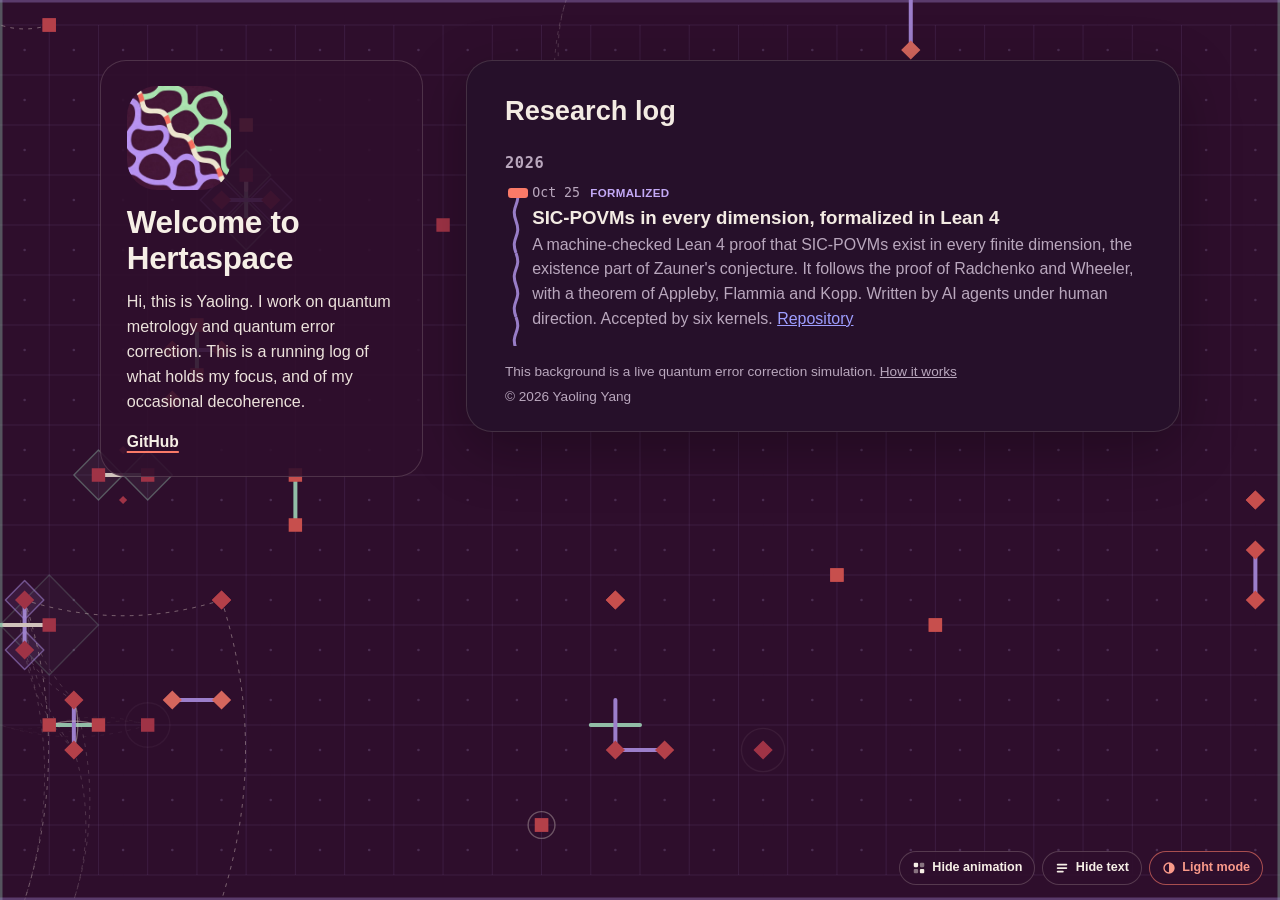
==== index.html @ bcbe6fbb "Publish Hertaspace" ====
<!DOCTYPE html>
<html lang="en">
<head>
  <meta charset="utf-8">
  <meta name="viewport" content="width=device-width, initial-scale=1">
  <title>Hertaspace · Yaoling Yang</title>
  <meta name="description" content="Hertaspace is the log of Yaoling Yang: research, learning, and whatever else I find interesting, in quantum metrology and quantum error correction.">
  <link rel="canonical" href="https://hertaspace.github.io/">
  <meta property="og:title" content="Hertaspace · Yaoling Yang">
  <meta property="og:description" content="A log of research, learning, and whatever else I find interesting.">
  <meta property="og:image" content="https://hertaspace.github.io/avatar.jpg">
  <link rel="icon" href="avatar.jpg">
  <link rel="alternate" type="application/rss+xml" title="Research notes" href="feed.xml">
  <link rel="preload" href="fonts/newsreader-roman.woff2" as="font" type="font/woff2" crossorigin>
  <meta name="theme-color" content="#f0e9dd">
  <link rel="stylesheet" id="css-light" href="light.css">
  <link rel="stylesheet" id="css-dark" href="dark.css" media="not all">
  <script>(function(){var t="dark";try{t=localStorage.getItem("site-theme")||"dark"}catch(e){}var r=document.documentElement;r.dataset.theme=t;document.getElementById("css-light").media=t==="dark"?"not all":"all";document.getElementById("css-dark").media=t==="dark"?"all":"not all";document.querySelector('meta[name="theme-color"]').content=t==="dark"?"#2f0f2d":"#f0e9dd"})()</script>
  <script type="application/ld+json">
  {
    "@context": "https://schema.org",
    "@type": "Person",
    "name": "Yaoling Yang",
    "url": "https://hertaspace.github.io/",
    "image": "https://hertaspace.github.io/avatar.jpg",
    "knowsAbout": ["quantum metrology", "quantum error correction"],
    "sameAs": ["https://github.com/Hertaspace"]
  }
  </script>
</head>
<body>
<canvas id="bg-canvas" aria-hidden="true"></canvas>
<div class="shell">
  <aside class="intro">
    <img class="avatar" src="avatar.jpg" alt="" width="104" height="104">
    <h1>Welcome to Hertaspace</h1>
    <p class="bio">Hi, this is Yaoling. I work on quantum metrology and quantum error correction. This is a running log of what holds my focus, and of my occasional decoherence.</p>
    <p class="links"><a href="https://github.com/Hertaspace">GitHub</a></p>
  </aside>

  <main class="sheet">
    <header class="sheet-head">
      <h2>Research log</h2>
    </header>

    <section class="year">
      <h3>2026</h3>
      <ol class="log">
        <li class="entry">
          <p class="stamp"><time datetime="2026-10-25">Oct 25</time><span class="tag formal">Formalized</span></p>
          <h4><a href="notes/sic-povms-lean.html">SIC-POVMs in every dimension, formalized in Lean 4</a></h4>
          <p>A machine-checked Lean 4 proof that SIC-POVMs exist in every finite dimension, the existence part of Zauner's conjecture. It follows the proof of Radchenko and Wheeler, with a theorem of Appleby, Flammia and Kopp. Written by AI agents under human direction. Accepted by six kernels. <a href="https://github.com/Hertaspace/sic-povm-lean">Repository</a></p>
        </li>
      </ol>
    </section>

    <footer>
      <p class="dark-only-note">This background is a live quantum error correction simulation. <a href="how-it-works.html">How it works</a></p>
      <p>&copy; 2026 Yaoling Yang</p>
    </footer>
  </main>
</div>
<script src="site.js" defer></script>
</body>
</html>
---- light.css ----
* { box-sizing: border-box; }
html { -webkit-text-size-adjust: 100%; scroll-behavior: smooth; }
body { margin: 0; }
img { max-width: 100%; }
.hero { display: flex; align-items: center; gap: 1.5rem; }
.avatar { flex-shrink: 0; object-fit: cover; }
.pubs, .notes, .projects { list-style: none; padding-left: 0; margin: 0; }
.notes .desc, .projects .desc { display: block; }
.note pre { overflow-x: auto; }
.katex-display { overflow-x: auto; overflow-y: hidden; }
@media (max-width: 560px) {
  .hero { flex-direction: column; align-items: flex-start; gap: 1rem; }
}
.sidenote { display: none; }
.status { margin: .35rem 0 0; font-size: .85rem; color: var(--muted); }
.toc, .reading { display: none; }
.note-footer { text-align: left; }

@font-face { font-family:"Newsreader"; src:url("fonts/newsreader-roman.woff2") format("woff2"); font-weight:200 800; font-style:normal; font-display:swap; }
@font-face { font-family:"Newsreader"; src:url("fonts/newsreader-italic.woff2") format("woff2"); font-weight:200 800; font-style:italic; font-display:swap; }
@font-face { font-family:"Plex Mono"; src:url("fonts/plexmono-400.woff2") format("woff2"); font-weight:400; font-display:swap; }
@font-face { font-family:"Plex Mono"; src:url("fonts/plexmono-500.woff2") format("woff2"); font-weight:500; font-display:swap; }
:root {
  color-scheme:light;
  --paper:#f0e9dd; --ink:#241423; --body:#3c2c3b; --soft:#625560; --hair:color-mix(in srgb,var(--ink) 14%,var(--paper)); --plum:#4f1f4c; --coral:#b23a25;
  --proved:#166048; --formal:#5b37a8; --numeric:#7f4500; --open:#5a5563; --preprint:#28558f; --note:#7a3b5e;
  --serif:"Newsreader","Iowan Old Style",Georgia,serif; --mono:"Plex Mono",ui-monospace,Menlo,monospace;
}
html { font-size:18.5px; background:var(--paper); -webkit-font-smoothing:antialiased; text-rendering:optimizeLegibility; }
body { margin:0; color:var(--body); background:var(--paper) radial-gradient(circle at center,color-mix(in srgb,var(--plum) 15%,transparent) .8px,transparent 1.1px) 0 0/25px 25px; font:400 1rem/1.5 var(--serif); font-optical-sizing:auto; font-variant-numeric:oldstyle-nums; }
::selection { background:#e6dbf5; color:var(--ink); }
a { color:inherit; text-decoration-color:color-mix(in srgb,var(--coral) 55%,transparent); text-decoration-thickness:1px; text-underline-offset:.17em; transition:color .15s, text-decoration-color .15s; }
a:hover { color:var(--coral); text-decoration-color:var(--coral); }
a:focus-visible { outline:2px solid var(--plum); outline-offset:3px; border-radius:2px; }

.shell { display:grid; grid-template-columns:17rem minmax(0,34rem); gap:5.5rem; justify-content:center; align-items:start; padding:6rem 2.5rem 5rem; }
.intro { position:sticky; top:6rem; }
.avatar { width:56px; height:56px; border-radius:15px; display:block; object-fit:cover; }
.intro h1 { margin:1.15rem 0 0; font:400 2.15rem/1.08 var(--serif); letter-spacing:-.018em; color:var(--ink); }
.bio { margin:.8rem 0 0; font-size:1rem; line-height:1.46; text-wrap:pretty; }
.links { display:flex; gap:1.05rem; margin:1rem 0 0; font-style:italic; }

.sheet-head { padding-bottom:.95rem; border-bottom:1px solid var(--ink); }
.sheet-head h2 { margin:0; font:400 1.5rem/1.15 var(--serif); letter-spacing:-.012em; color:var(--ink); }
.sheet-head p { margin:.25rem 0 0; font-size:.86rem; font-style:italic; color:var(--soft); }
.year { display:grid; grid-template-columns:4.6rem minmax(0,1fr); padding-top:1.5rem; }
.year + .year { margin-top:.55rem; border-top:1px solid var(--hair); }
.year h3 { margin:.3rem 0 0; font:500 .7rem/1 var(--mono); letter-spacing:.04em; color:var(--soft); }
.log { list-style:none; margin:0; padding:0; grid-column:1 / -1; }
.year h3 { grid-column:1; grid-row:1; }
.log { grid-row:1; }
.entry { display:grid; grid-template-columns:4.6rem minmax(0,1fr); column-gap:0; padding:0 0 1.45rem; }
.stamp { grid-column:2; display:flex; gap:.65rem; align-items:baseline; margin:0 0 .22rem; font:400 .68rem/1.3 var(--mono); }
.stamp time { color:var(--soft); }
.tag { font-weight:500; letter-spacing:.015em; }
.proved { color:var(--proved); } .formal { color:var(--formal); } .numeric { color:var(--numeric); } .open { color:var(--open); } .preprint { color:var(--preprint); }
.entry h4 { grid-column:2; margin:0; font:500 1.17rem/1.22 var(--serif); letter-spacing:-.006em; color:var(--ink); text-wrap:balance; }
.entry h4 a { text-decoration:none; background:linear-gradient(var(--coral),var(--coral)) 0 100%/0 1px no-repeat; transition:background-size .25s, color .15s; }
.entry h4 a:hover { background-size:100% 1px; color:var(--coral); }
.entry > p:last-child { grid-column:2; margin:.24rem 0 0; font-size:.94rem; line-height:1.42; color:var(--soft); text-wrap:pretty; }
.sheet footer { margin-top:.9rem; padding-top:.8rem; border-top:1px solid var(--hair); font-size:.76rem; color:var(--soft); }
.sheet footer p { margin:0; }

/* note page */
.topnav { display:flex; justify-content:space-between; max-width:35rem; margin:0 auto; padding:2.6rem 1.5rem 0; font-size:.9rem; font-style:italic; }
.topnav a { color:var(--soft); text-decoration:none; }
main.note { max-width:35rem; margin:0 auto; padding:3.4rem 1.5rem 5rem; line-height:1.56; }
.kicker { margin:0 0 .6rem; font:500 .68rem/1 var(--mono); letter-spacing:.03em; color:var(--coral); }
.note h1 { margin:0; font:400 2.25rem/1.1 var(--serif); letter-spacing:-.018em; color:var(--ink); text-wrap:balance; }
.note .meta { margin:.8rem 0 0; font-size:.9rem; font-style:italic; color:var(--soft); }
.note .status { font:400 .68rem/1.3 var(--mono); margin-top:.4rem; color:var(--soft); }
.abstract { margin:2rem 0; padding:1rem 0; border-top:1px solid var(--ink); border-bottom:1px solid var(--hair); font-size:.96rem; }
.abstract h2 { margin:0 0 .3rem; font:500 .68rem/1 var(--mono); letter-spacing:.03em; color:var(--soft); }
.abstract p { margin:.45rem 0 0; }
.note h2 { margin:2rem 0 .3rem; font:500 1.22rem/1.25 var(--serif); color:var(--ink); }
.note p { text-wrap:pretty; }
.note-footer { margin-top:2.6rem; padding-top:.2rem; border-top:1px solid var(--hair); font-size:.9rem; }
.note-footer h2 { font-size:.95rem; }
pre { margin:.6rem 0; padding:.8rem .95rem; overflow-x:auto; background:color-mix(in srgb,var(--ink) 5%,var(--paper)); border-radius:6px; font:400 .68rem/1.5 var(--mono); color:var(--body); }

@media (max-width:900px) {
  html { font-size:18px; }
  .shell { grid-template-columns:minmax(0,34rem); gap:2.6rem; padding:3rem 1.4rem 3.2rem; }
  .intro { position:static; }
}
@media (max-width:520px) {
  .year, .entry { grid-template-columns:minmax(0,1fr); }
  .year h3 { grid-column:1; grid-row:auto; margin:0 0 .8rem; }
  .log { grid-row:auto; }
  .stamp, .entry h4, .entry > p:last-child { grid-column:1; }
}

/* the live lattice belongs to the dark theme */
#bg-canvas, .hud { display:none; }
.dock { position:fixed; right:1.1rem; bottom:1rem; z-index:4; display:flex; gap:.4rem; }
.dock .dark-only { display:none; }
.dock button { display:flex; align-items:center; gap:.4rem; height:1.75rem; padding:0 .65rem; font:400 .64rem/1 var(--mono); color:var(--soft); background:color-mix(in srgb,var(--paper) 88%,transparent); -webkit-backdrop-filter:blur(6px); backdrop-filter:blur(6px); border:1px solid var(--hair); border-radius:999px; cursor:pointer; transition:color .15s, border-color .15s; }
.dock button:hover { color:var(--ink); border-color:var(--soft); }
.dock button:focus-visible { outline:2px solid var(--plum); outline-offset:2px; }
.dock svg { width:12px; height:12px; fill:currentColor; flex:none; }
@media (max-width:900px) {
  .dock { right:.7rem; bottom:.7rem; }
  .dock button { width:2.3rem; height:2.3rem; padding:0; justify-content:center; }
  .dock button span { display:none; }
  .dock svg { width:15px; height:15px; }
}
.legend, .toast { display:none; }
.tune { display:none; }
.tag-note { color:var(--note); }
.sheet footer p + p { margin-top:.25rem; }
.note table { width:100%; margin:1rem 0; border-collapse:collapse; font-size:.86rem; font-variant-numeric:lining-nums tabular-nums; }
.note th { text-align:left; font-weight:500; color:var(--ink); border-bottom:1px solid var(--ink); padding:.25rem .6rem .3rem 0; }
.note td { border-bottom:1px solid var(--hair); padding:.3rem .6rem .3rem 0; }
.note ul { margin:.6rem 0; padding-left:1.15rem; } .note li { margin-bottom:.32rem; }
.note code { font:400 .78em var(--mono); }
.dark-only-note { display:none; }
---- dark.css ----
* { box-sizing: border-box; }
html { -webkit-text-size-adjust: 100%; scroll-behavior: smooth; }
body { margin: 0; }
img { max-width: 100%; }
.hero { display: flex; align-items: center; gap: 1.5rem; }
.avatar { flex-shrink: 0; object-fit: cover; }
.pubs, .notes, .projects { list-style: none; padding-left: 0; margin: 0; }
.notes .desc, .projects .desc { display: block; }
.note pre { overflow-x: auto; }
.katex-display { overflow-x: auto; overflow-y: hidden; }
@media (max-width: 560px) {
  .hero { flex-direction: column; align-items: flex-start; gap: 1rem; }
}
.sidenote { display: none; }
.status { margin: .35rem 0 0; font-size: .85rem; color: var(--muted); }
.toc, .reading { display: none; }
.note-footer { text-align: left; }

:root {
  --plum:#2f0f2d; --paper:#fbf6ee; --ink:#2c1530; --soft:#6d5a70; --line:#e7dbe0;
  --violet:#6a3fbd; --mint:#1c7a5c; --coral:#d9513c; --amber:#a35a00; --grey:#6c6a78; --blue:#2d5fb5;
  --rail:#b598ee; --mark:#fa7a68;
}
:root {
  color-scheme:dark;
  --paper:#26102a; --ink:#f3ebe3; --soft:#b9a7bd; --line:#46284b;
  --violet:#c3a9f6; --mint:#9fe2c1; --coral:#ff9583; --amber:#f3bb74; --grey:#b0adc0; --blue:#9dc1f7;
  --rail:#6d4a8c;
}
html { font-size:17px; background:var(--plum); }
body { margin:0; min-height:100vh; color:var(--ink); background:transparent; font-family:-apple-system,BlinkMacSystemFont,"Segoe UI",Roboto,"Helvetica Neue",Arial,sans-serif; line-height:1.55; }
#bg-canvas { position:fixed; inset:0; width:100vw; height:100vh; z-index:-1; display:block; }
.shell { display:grid; grid-template-columns:19rem minmax(0,42rem); gap:2.5rem; justify-content:center; align-items:start; padding:3.5rem 2rem 6rem; }

.intro { position:sticky; top:2.5rem; color:#f6efe6; background:rgba(47,15,45,.88); border:1px solid rgba(245,236,220,.16); border-radius:26px; padding:1.5rem 1.5rem 1.3rem; }
.avatar { width:104px; height:104px; border-radius:30px; display:block; object-fit:cover; }
.intro h1 { margin:.9rem 0 0; font:750 1.85rem/1.12 ui-rounded,"SF Pro Rounded",-apple-system,sans-serif; letter-spacing:-.01em; }
.tagline { margin:.3rem 0 0; color:#c7f0d8; font-weight:600; font-size:.95rem; }
.bio { margin:.8rem 0 0; font-size:.95rem; color:#ece2dc; }
.links { display:flex; gap:1rem; margin:.9rem 0 0; }
.links a { color:#f6efe6; font-weight:650; font-size:.92rem; text-decoration-color:#fa7a68; text-underline-offset:4px; text-decoration-thickness:2px; }

.sheet { background:var(--paper); border-radius:26px; padding:2rem 2.25rem 1.4rem; box-shadow:0 18px 60px rgba(0,0,0,.28); border:1px solid transparent; }
.sheet, main.note { border-color:rgba(245,236,220,.14); }
.sheet-head h2 { margin:0; font:750 1.6rem/1.2 ui-rounded,"SF Pro Rounded",-apple-system,sans-serif; }
.sheet-head p { margin:.2rem 0 0; color:var(--soft); font-size:.92rem; }
.year { margin-top:1.7rem; }
.year h3 { margin:0 0 .7rem; font:700 .9rem/1 ui-monospace,"SF Mono",Menlo,monospace; color:var(--soft); letter-spacing:.04em; }
.log { list-style:none; margin:0; padding:0 0 0 1.6rem; position:relative; }
.log::before { content:""; position:absolute; left:.28rem; top:.35rem; bottom:.5rem; width:12px; background:url("data:image/svg+xml,%3Csvg xmlns='http://www.w3.org/2000/svg' width='12' height='64'%3E%3Cpath d='M6 0C12 16 0 16 6 32S0 48 6 64' fill='none' stroke='%23b598ee' stroke-width='3'/%3E%3C/svg%3E") repeat-y center top; opacity:.8; }
.entry { position:relative; padding-bottom:1.35rem; }
.entry::before { content:""; position:absolute; left:-1.42rem; top:.26rem; width:20px; height:10px; border-radius:3px; background:var(--mark); transition:transform .18s; }
.entry:hover::before { transform:scale(1.35); }
.stamp { margin:0; display:flex; gap:.6rem; align-items:baseline; font-size:.78rem; }
.stamp time { color:var(--soft); font-family:ui-monospace,"SF Mono",Menlo,monospace; }
.tag { font-weight:700; letter-spacing:.03em; text-transform:uppercase; font-size:.68rem; }
.proved { color:var(--mint); } .formal { color:var(--violet); } .numeric { color:var(--amber); } .open { color:var(--grey); } .preprint { color:var(--blue); }
.entry h4 { margin:.12rem 0 .15rem; font-size:1.1rem; font-weight:680; line-height:1.3; }
.entry h4 a { color:var(--ink); text-decoration:none; background:linear-gradient(var(--mark),var(--mark)) 0 100%/0 2px no-repeat; transition:background-size .22s; padding-bottom:1px; }
.entry h4 a:hover { background-size:100% 2px; }
.entry > p:last-child { margin:0; color:var(--soft); font-size:.94rem; }
.sheet footer { color:var(--soft); font-size:.8rem; padding-top:.4rem; }
.sheet footer p { margin:0; }

.reveal-on .entry { opacity:0; transform:translateY(14px); transition:opacity .45s, transform .45s; }
.reveal-on .entry.seen { opacity:1; transform:none; }

.hud { position:fixed; left:1rem; bottom:.9rem; z-index:2; margin:0; display:flex; flex-direction:column; gap:.05rem; max-width:24rem; padding:.5rem .75rem; border-radius:12px; font:11.5px/1.45 ui-monospace,"SF Mono",Menlo,monospace; color:#e8dfda; background:rgba(47,15,45,.88); border:1px solid rgba(245,236,220,.14); pointer-events:none; }
.hud .fails.hot { color:#fa9a8a; font-weight:700; }
.hud .hint { color:#a897a6; }
.hud:empty { display:none; }

/* note page */
.topnav { display:flex; gap:1.1rem; width:min(44rem,calc(100% - 2rem)); margin:1.5rem auto 0; font-weight:650; font-size:.9rem; }
.topnav a { color:#f6efe6; text-decoration:none; background:rgba(47,15,45,.72); padding:.2rem .7rem; border-radius:999px; }
main.note { width:min(44rem,calc(100% - 2rem)); margin:1rem auto 6rem; background:var(--paper); border-radius:26px; padding:2rem 2.25rem; box-sizing:border-box; box-shadow:0 18px 60px rgba(0,0,0,.28); }
.kicker { color:var(--coral); font-weight:700; font-size:.78rem; letter-spacing:.03em; text-transform:uppercase; margin:0 0 .3rem; }
.note h1 { margin:0; font:750 1.9rem/1.15 ui-rounded,"SF Pro Rounded",-apple-system,sans-serif; }
.note .meta { margin:.3rem 0 0; color:var(--soft); font-size:.9rem; }
.note h2 { font-size:1.2rem; margin:1.5rem 0 .4rem; }
.abstract { border-left:4px solid var(--rail); padding-left:1rem; margin:1.2rem 0; }
.abstract h2 { margin-top:0; font-size:1rem; }
.note a { color:var(--violet); }
pre { font-size:.78rem; background:rgba(127,90,160,.1); border-radius:10px; padding:.7rem .9rem; }

@media (max-width:960px) {
  .shell { grid-template-columns:minmax(0,1fr); gap:1rem; padding:1rem .75rem 1rem; }
  .intro { position:static; }
  .sheet { padding:1.5rem 1.25rem 1rem; }
  main.note { padding:1.5rem 1.25rem; }
  .hud { position:static; max-width:none; margin:0 .75rem 1.5rem; }
  .hud .hint { display:none; }
}

/* display switches */
.dock { position:fixed; right:1rem; bottom:.9rem; z-index:4; display:flex; gap:.4rem; }
.dock button { display:flex; align-items:center; gap:.4rem; height:2rem; padding:0 .7rem; font:600 .74rem/1 -apple-system,BlinkMacSystemFont,"Segoe UI",Roboto,sans-serif; color:#f6efe6; background:rgba(47,15,45,.9); border:1px solid rgba(245,236,220,.2); border-radius:999px; cursor:pointer; transition:border-color .15s, color .15s; }
.dock button:hover { border-color:#fa7a68; }
.dock button:focus-visible { outline:2px solid #a9e5c3; outline-offset:2px; }
.dock button.off { color:#fa9a8a; border-color:rgba(250,122,104,.6); }
.dock svg { width:14px; height:14px; fill:currentColor; flex:none; }
.shell, main.note, .topnav, .hud { transition:opacity .25s, visibility .25s; }
body.panels-hidden .shell, body.panels-hidden main.note, body.panels-hidden .topnav, body.panels-hidden .hud { opacity:0; visibility:hidden; }
body.panels-hidden { overflow:hidden; }
.hud { display:none; }
body.hud-shown .hud { display:flex; }
body.anim-hidden .hud { display:none; }
body.anim-hidden .dock .details, body.panels-hidden .dock .details { display:none; }
@media (max-width:960px) {
  .dock { right:.6rem; bottom:.6rem; }
  .dock button { width:2.5rem; height:2.5rem; padding:0; justify-content:center; }
  .dock button span { display:none; }
  .dock svg { width:16px; height:16px; }
}

/* the background steps back while someone is reading */
#bg-canvas { opacity:.82; transition:opacity .7s; }
body:has(.sheet:hover, .intro:hover, main.note:hover) #bg-canvas { opacity:.5; }
body.panels-hidden #bg-canvas { opacity:1; }

/* demo legend and failure notice, shown only with the text hidden */
.legend, .toast { display:none; }
body.panels-hidden .legend { display:block; position:fixed; left:1rem; bottom:.9rem; z-index:3; max-width:24rem; padding:.6rem .8rem; color:#efe6e0; background:rgba(47,15,45,.9); border:1px solid rgba(245,236,220,.16); border-radius:12px; font:11.5px/1.5 ui-monospace,"SF Mono",Menlo,monospace; pointer-events:none; }
body.anim-hidden .legend, body.anim-hidden .toast { display:none !important; }
.legend-title { margin:0 0 .3rem; color:#f6efe6; font-weight:700; }
.legend ul { list-style:none; display:grid; grid-template-columns:1fr 1fr; gap:.05rem .9rem; margin:0; padding:0; }
.legend li { display:flex; align-items:center; gap:.4rem; }
.legend i { flex:none; display:inline-block; width:10px; height:10px; border-radius:50%; }
.legend .k-x { background:#a9e5c3; } .legend .k-z { background:#b598ee; }
.legend .k-fired { background:#fa7a68; border-radius:2px; }
.legend .k-msg { width:12px; height:0; border-radius:0; border-top:2px solid #f5ecdc; }
.legend .k-fix { background:none; border:2px solid #f5ecdc; box-sizing:border-box; }
.legend .k-long { width:12px; height:0; border-radius:0; border-top:1px dashed #cdb9f5; }
.legend-stats { margin:.35rem 0 0; color:#b9a7bd; }
.toast { position:fixed; left:50%; top:1.2rem; z-index:3; transform:translateX(-50%); padding:.3rem .8rem; color:#2f0f2d; background:#fa7a68; border-radius:999px; font:600 12px/1.3 ui-monospace,"SF Mono",Menlo,monospace; opacity:0; pointer-events:none; }
body.panels-hidden .toast.show { display:block; animation:notice 2.4s ease forwards; }
@keyframes notice { 0%, 100% { opacity:0; } 10%, 80% { opacity:1; } }
@media (max-width:640px) { body.panels-hidden .legend { left:.5rem; right:.5rem; bottom:3.6rem; max-width:none; } }

/* demo settings */
.tune { display:none; }
body.panels-hidden .tune { display:grid; gap:.5rem; position:fixed; right:1rem; top:1rem; z-index:3; width:15.5rem; padding:.7rem .8rem; color:#efe6e0; background:rgba(47,15,45,.92); border:1px solid rgba(245,236,220,.16); border-radius:12px; font:11.5px/1.4 ui-monospace,"SF Mono",Menlo,monospace; }
body.anim-hidden .tune { display:none !important; }
.tune label { display:grid; gap:.15rem; }
.tune label span { display:flex; justify-content:space-between; gap:.6rem; }
.tune output { color:#fa9a8a; font-weight:700; }
.tune input[type="range"] { width:100%; margin:0; height:1.1rem; accent-color:#fa7a68; cursor:pointer; background:transparent; }
.tune input:focus-visible, .tune button:focus-visible { outline:2px solid #a9e5c3; outline-offset:2px; }
.tune button { justify-self:end; padding:.2rem .65rem; color:#f6efe6; background:transparent; border:1px solid rgba(245,236,220,.28); border-radius:999px; font:inherit; cursor:pointer; }
.tune button:hover { border-color:#fa7a68; }
@media (max-width:640px) { body.panels-hidden .tune { left:.5rem; right:.5rem; top:.5rem; width:auto; gap:.2rem; padding:.45rem .6rem; } }

.tune-row { display:flex; justify-content:space-between; gap:.5rem; }
.tune-row button { justify-self:auto; }
.legend-solid { display:none; margin:.3rem 0 0; color:#e9dfd6; }
.legend.solid .legend-solid { display:block; }

body.panels-hidden #bg-canvas { touch-action:none; }
.tune-views { display:grid; grid-template-columns:repeat(4,1fr); border:1px solid rgba(245,236,220,.28); border-radius:999px; overflow:hidden; }
.tune-views button { justify-self:stretch; padding:.25rem 0; border:0; border-radius:0; }
.tune-views button + button { border-left:1px solid rgba(245,236,220,.16); }
.tune-views button:hover { color:#fa9a8a; }
.tune-views button[aria-pressed="true"] { color:#2f0f2d; background:#fa9a8a; font-weight:700; }
.tune-views button:focus-visible { outline-offset:-3px; }
.tag-note { color:#e8a6c4; }
.sheet footer p + p { margin-top:.2rem; }
.sheet footer a { color:var(--soft); }
.legend-title a { margin-left:.5rem; color:#a9e5c3; font-weight:400; pointer-events:auto; }
.note table { width:100%; margin:1rem 0; border-collapse:collapse; font-size:.9rem; }
.note th { text-align:left; border-bottom:1px solid var(--ink); padding:.25rem .6rem .3rem 0; }
.note td { border-bottom:1px solid var(--line); padding:.3rem .6rem .3rem 0; }
.note ul { padding-left:1.2rem; } .note li { margin-bottom:.3rem; }
.note code { font:.85em ui-monospace,"SF Mono",Menlo,monospace; }
main.note p { line-height:1.6; }
.dark-only-note { display:block; }
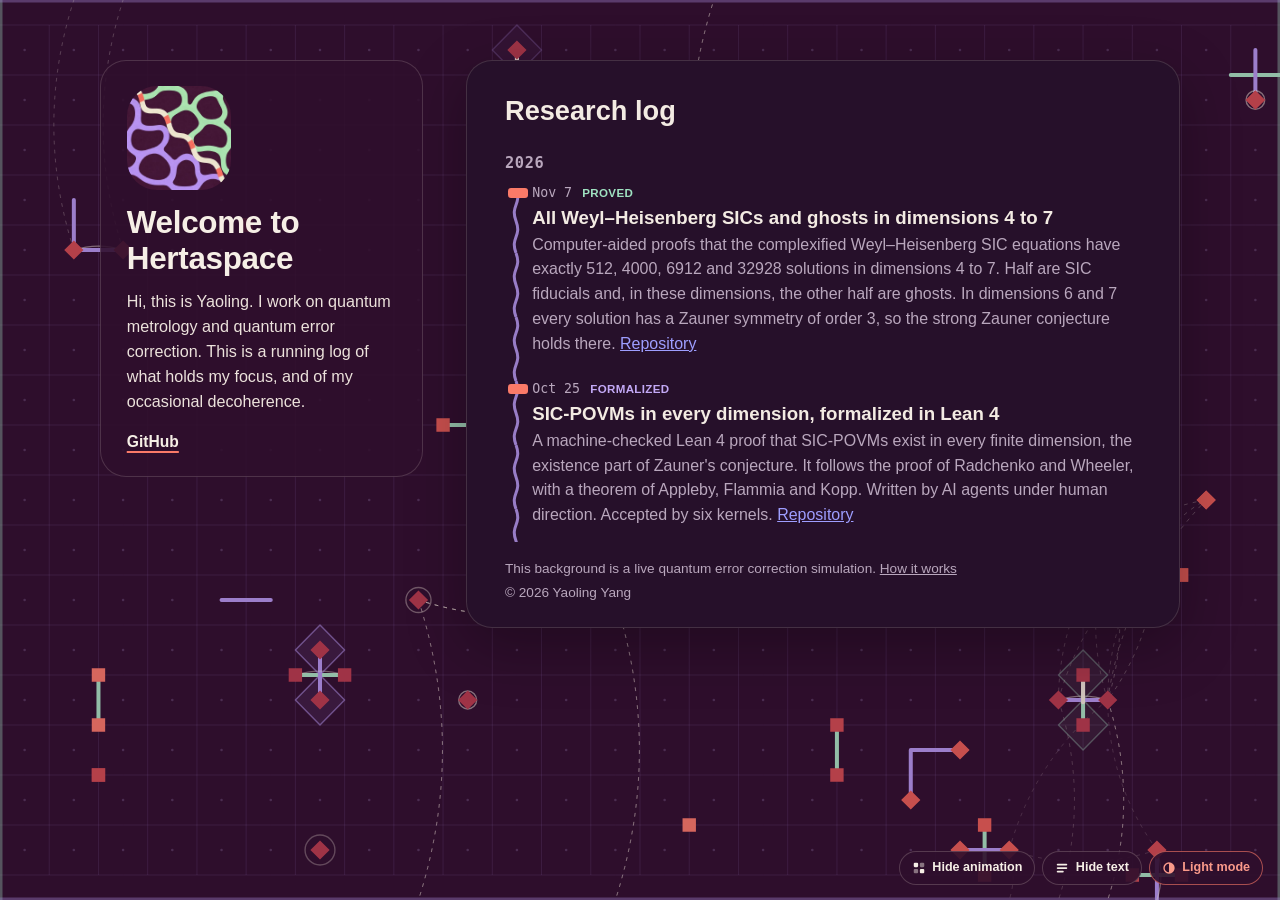
==== commit 3465bf6d: "Note: all Weyl-Heisenberg SICs and ghosts in dimensions 4 to 7" ====
--- a/index.html
+++ b/index.html
@@ -47,6 +47,11 @@
       <h3>2026</h3>
       <ol class="log">
         <li class="entry">
+          <p class="stamp"><time datetime="2026-11-07">Nov 7</time><span class="tag proved">Proved</span></p>
+          <h4><a href="notes/sic-povm-counts.html">All Weyl–Heisenberg SICs and ghosts in dimensions 4 to 7</a></h4>
+          <p>Computer-aided proofs that the complexified Weyl–Heisenberg SIC equations have exactly 512, 4000, 6912 and 32928 solutions in dimensions 4 to 7. Half are SIC fiducials and, in these dimensions, the other half are ghosts. In dimensions 6 and 7 every solution has a Zauner symmetry of order 3, so the strong Zauner conjecture holds there. <a href="https://github.com/Hertaspace/sic-povm-counts">Repository</a></p>
+        </li>
+        <li class="entry">
           <p class="stamp"><time datetime="2026-10-25">Oct 25</time><span class="tag formal">Formalized</span></p>
           <h4><a href="notes/sic-povms-lean.html">SIC-POVMs in every dimension, formalized in Lean 4</a></h4>
           <p>A machine-checked Lean 4 proof that SIC-POVMs exist in every finite dimension, the existence part of Zauner's conjecture. It follows the proof of Radchenko and Wheeler, with a theorem of Appleby, Flammia and Kopp. Written by AI agents under human direction. Accepted by six kernels. <a href="https://github.com/Hertaspace/sic-povm-lean">Repository</a></p>
